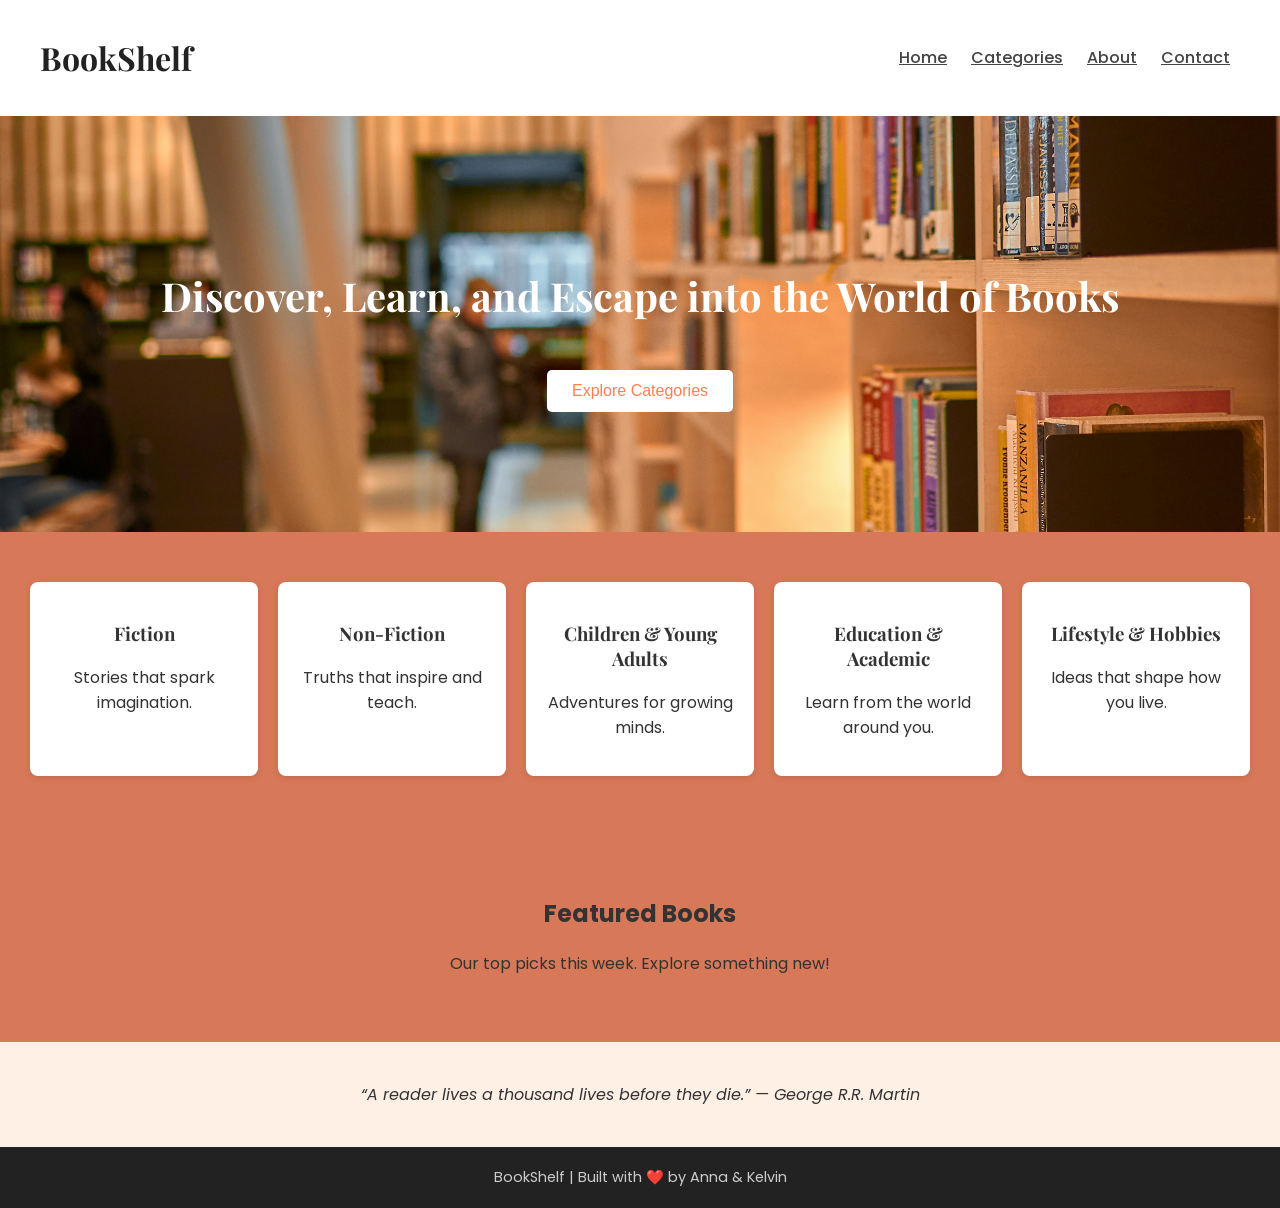
==== index.html @ fab27b85 "Initial commit - homepage ready" ====
<!DOCTYPE html>
<html lang="en">
<head>
  <meta charset="UTF-8" />
  <meta name="viewport" content="width=device-width, initial-scale=1.0" />
  <title>BookShelf | Home</title>
 
  <link href="https://fonts.googleapis.com/css2?family=Playfair+Display:wght@600&family=Poppins&display=swap" rel="stylesheet">

  <link rel="stylesheet" href="styling/index.css">

</head>
<body>

  <header>
    <h1>BookShelf</h1>
    <nav>
      <a href="#">Home</a>
      <a href="#">Categories</a>
      <a href="#">About</a>
      <a href="#">Contact</a>
    </nav>
  </header>

  <section class="hero">
    <h2>Discover, Learn, and Escape into the World of Books</h2>
    <button>Explore Categories</button>
  </section>

  <section class="categories">
    <div class="category"><h3>Fiction</h3><p>Stories that spark imagination.</p></div>
    <div class="category"><h3>Non-Fiction</h3><p>Truths that inspire and teach.</p></div>
    <div class="category"><h3>Children & Young Adults</h3><p>Adventures for growing minds.</p></div>
    <div class="category"><h3>Education & Academic</h3><p>Learn from the world around you.</p></div>
    <div class="category"><h3>Lifestyle & Hobbies</h3><p>Ideas that shape how you live.</p></div>
  </section>

  <section class="featured">
    <h2>Featured Books</h2>
    <p>Our top picks this week. Explore something new!</p>
  </section>

  <section class="quote">
    “A reader lives a thousand lives before they die.” — George R.R. Martin
  </section>

  <footer>
    BookShelf | Built with ❤️ by Anna & Kelvin
  </footer>
</body>
</html>
---- styling/index.css ----
body {
      margin: 0;
      font-family: 'Poppins', sans-serif;
      background-color: #d77858;
      color: #333;
    }
    header {
      background-color: #fff;
      box-shadow: 0 2px 6px rgba(0,0,0,0.1);
      display: flex;
      justify-content: space-between;
      align-items: center;
      padding: 15px 40px;
    }
    header h1 {
      font-family: 'Playfair Display', serif;
      color: #222;
    }
    nav a {
      margin: 0 10px;
      text-decoration: underline;
      color: #444;
      font-weight: 500;
    }
    nav a:hover {
      color: #ff7f50;
      transform: scale(1.1);
    }
    .hero {
      background-size: cover;
      background-position: center;
      background-image: url(../assets/books.jpg);
      height: 95%;
      color: white;
      text-align: center;
      padding: 120px 20px;
    }
    .hero h2 {
      font-family: 'Playfair Display', serif;
      font-size: 2.5rem;
    }
    .hero button {
      color: #ff7f50;
      border: none;
      background-color: white;
      padding: 12px 25px;
      font-size: 1rem;
      border-radius: 5px;
      cursor: pointer;
      margin-top: 15px;
    }
    .categories {
      display: grid;
      grid-template-columns: repeat(auto-fit, minmax(180px, 1fr));
      gap: 20px;
      padding: 50px 30px;
      text-align: center;
    }
    .category {
      background-color: white;
      border-radius: 8px;
      box-shadow: 0 2px 6px rgba(0,0,0,0.1);
      padding: 20px;
    }
    .category h3 {
      font-family: 'Playfair Display', serif;
    }
    .featured {
      text-align: center;
      padding: 50px 20px;
    }
    .quote {
      background-color: #fff0e6;
      padding: 40px 20px;
      text-align: center;
      font-style: italic;
    }
    footer {
      background-color: #222;
      color: #ccc;
      text-align: center;
      padding: 20px;
      font-size: 0.9rem;
    }
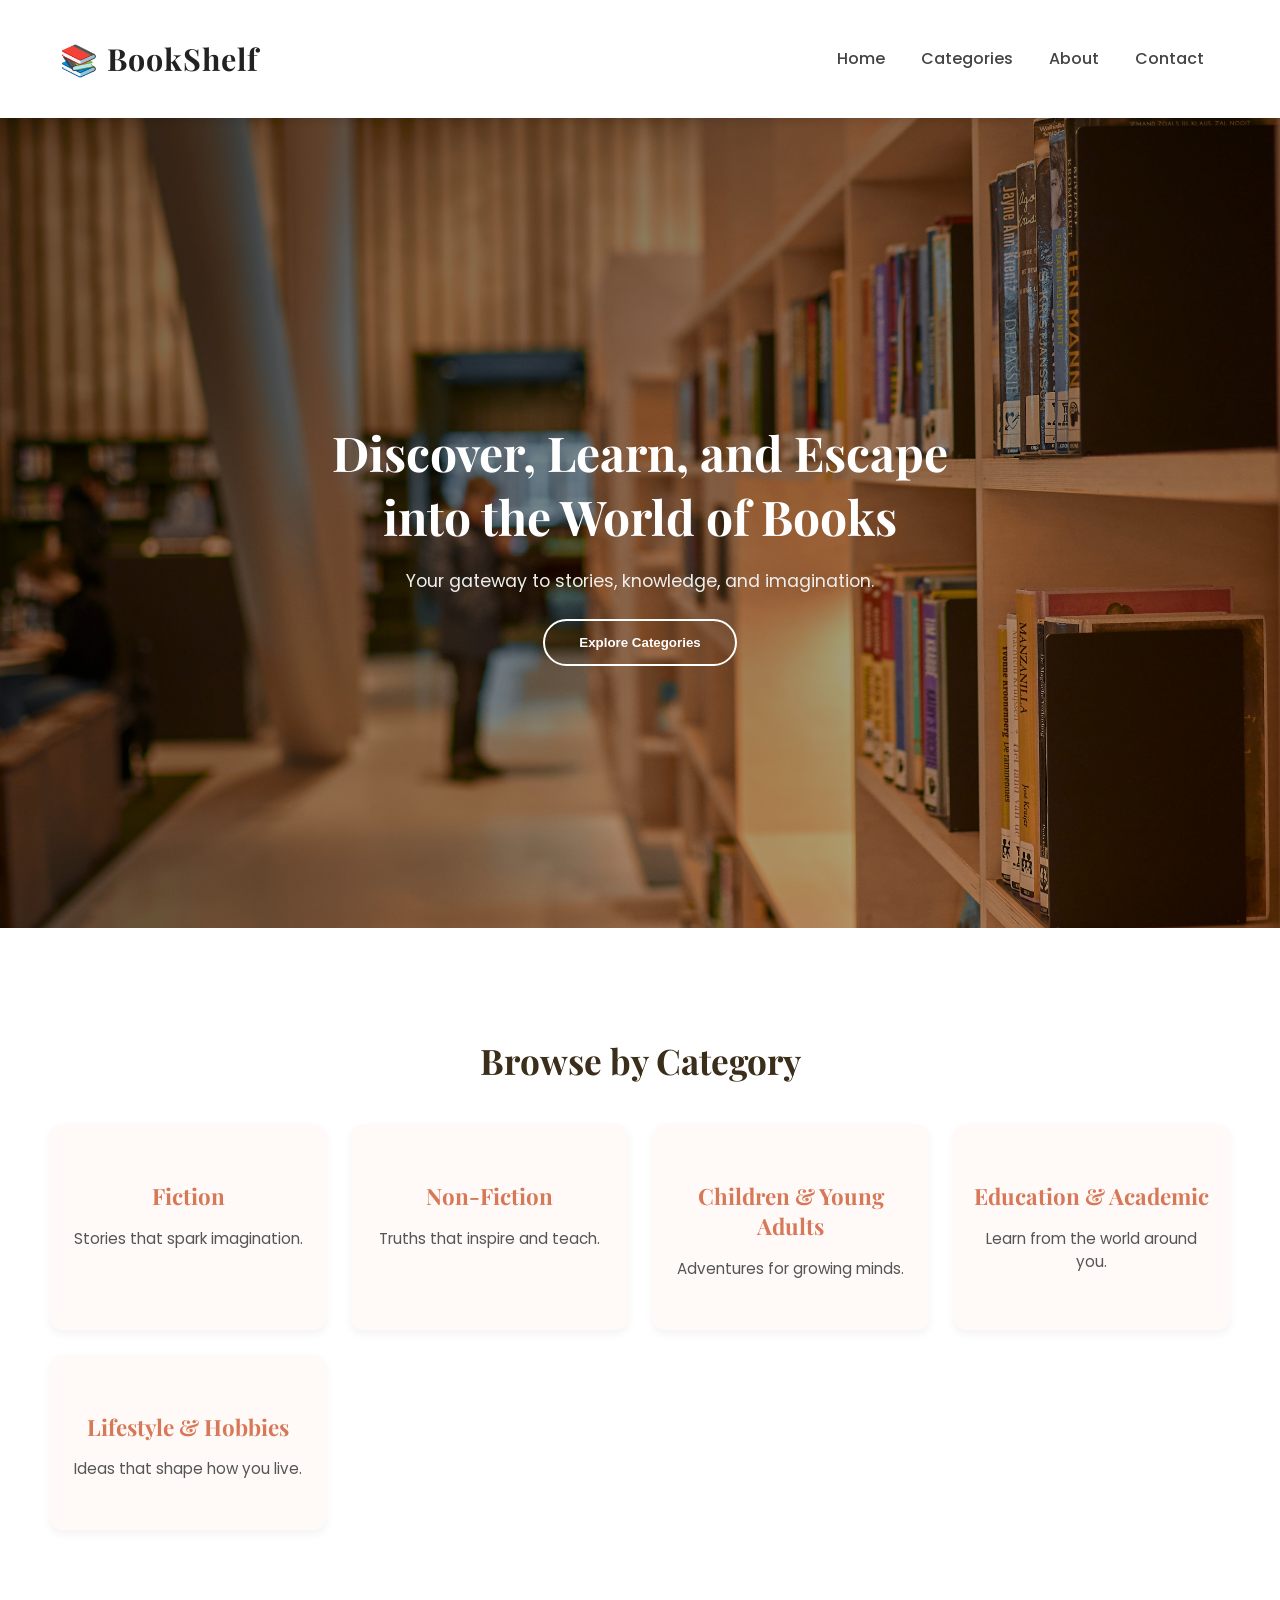
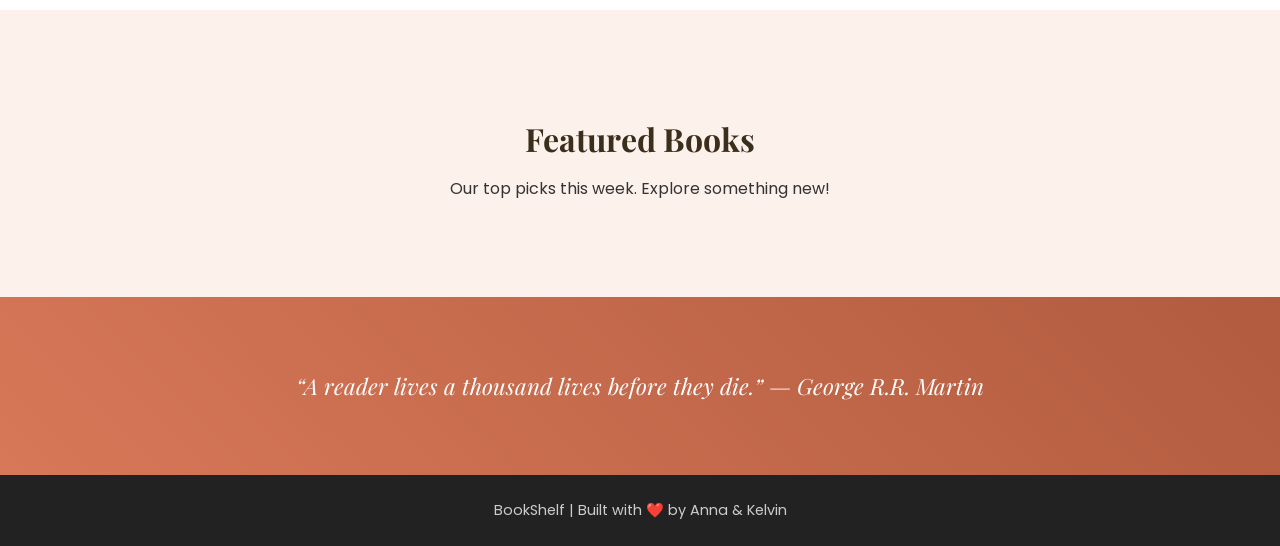
==== commit 5b0a0138: "modified about page and added new pagaes" ====
--- a/index.html
+++ b/index.html
@@ -4,16 +4,15 @@
   <meta charset="UTF-8" />
   <meta name="viewport" content="width=device-width, initial-scale=1.0" />
   <title>BookShelf | Home</title>
- 
+
   <link href="https://fonts.googleapis.com/css2?family=Playfair+Display:wght@600&family=Poppins&display=swap" rel="stylesheet">
-
   <link rel="stylesheet" href="styling/index.css">
 
 </head>
 <body>
 
   <header>
-    <h1>BookShelf</h1>
+    <h1 class="logo">📚 BookShelf</h1>
     <nav>
       <a href="#">Home</a>
       <a href="#">Categories</a>
@@ -23,16 +22,37 @@
   </header>
 
   <section class="hero">
-    <h2>Discover, Learn, and Escape into the World of Books</h2>
-    <button>Explore Categories</button>
+    <div class="hero-content">
+      <h2 class="fade-in">Discover, Learn, and Escape into the World of Books</h2>
+      <p class="fade-in-delay">Your gateway to stories, knowledge, and imagination.</p>
+      <button class="explore-btn slide-up">Explore Categories</button>
+    </div>
   </section>
 
   <section class="categories">
-    <div class="category"><h3>Fiction</h3><p>Stories that spark imagination.</p></div>
-    <div class="category"><h3>Non-Fiction</h3><p>Truths that inspire and teach.</p></div>
-    <div class="category"><h3>Children & Young Adults</h3><p>Adventures for growing minds.</p></div>
-    <div class="category"><h3>Education & Academic</h3><p>Learn from the world around you.</p></div>
-    <div class="category"><h3>Lifestyle & Hobbies</h3><p>Ideas that shape how you live.</p></div>
+    <h2 class="section-title">Browse by Category</h2>
+    <div class="category-grid">
+      <div class="category">
+        <h3>Fiction</h3>
+        <p>Stories that spark imagination.</p>
+      </div>
+      <div class="category">
+        <h3>Non-Fiction</h3>
+        <p>Truths that inspire and teach.</p>
+      </div>
+      <div class="category">
+        <h3>Children & Young Adults</h3>
+        <p>Adventures for growing minds.</p>
+      </div>
+      <div class="category">
+        <h3>Education & Academic</h3>
+        <p>Learn from the world around you.</p>
+      </div>
+      <div class="category">
+        <h3>Lifestyle & Hobbies</h3>
+        <p>Ideas that shape how you live.</p>
+      </div>
+    </div>
   </section>
 
   <section class="featured">
@@ -47,5 +67,16 @@
   <footer>
     BookShelf | Built with ❤️ by Anna & Kelvin
   </footer>
+
+  <script>
+    // Simple scroll fade effect
+    const revealElements = document.querySelectorAll('.category, .section-title, .featured, .quote');
+    const observer = new IntersectionObserver(entries => {
+      entries.forEach(entry => {
+        if (entry.isIntersecting) entry.target.classList.add('visible');
+      });
+    }, { threshold: 0.2 });
+    revealElements.forEach(el => observer.observe(el));
+  </script>
 </body>
 </html>
--- a/styling/index.css
+++ b/styling/index.css
@@ -1,84 +1,288 @@
- body {
-      margin: 0;
-      font-family: 'Poppins', sans-serif;
-      background-color: #d77858;
-      color: #333;
-    }
-    header {
-      background-color: #fff;
-      box-shadow: 0 2px 6px rgba(0,0,0,0.1);
-      display: flex;
-      justify-content: space-between;
-      align-items: center;
-      padding: 15px 40px;
-    }
-    header h1 {
-      font-family: 'Playfair Display', serif;
-      color: #222;
-    }
-    nav a {
-      margin: 0 10px;
-      text-decoration: underline;
-      color: #444;
-      font-weight: 500;
-    }
-    nav a:hover {
-      color: #ff7f50;
-      transform: scale(1.1);
-    }
-    .hero {
-      background-size: cover;
-      background-position: center;
-      background-image: url(../assets/books.jpg);
-      height: 95%;
-      color: white;
-      text-align: center;
-      padding: 120px 20px;
-    }
-    .hero h2 {
-      font-family: 'Playfair Display', serif;
-      font-size: 2.5rem;
-    }
-    .hero button {
-      color: #ff7f50;
-      border: none;
-      background-color: white;
-      padding: 12px 25px;
-      font-size: 1rem;
-      border-radius: 5px;
-      cursor: pointer;
-      margin-top: 15px;
-    }
-    .categories {
-      display: grid;
-      grid-template-columns: repeat(auto-fit, minmax(180px, 1fr));
-      gap: 20px;
-      padding: 50px 30px;
-      text-align: center;
-    }
-    .category {
-      background-color: white;
-      border-radius: 8px;
-      box-shadow: 0 2px 6px rgba(0,0,0,0.1);
-      padding: 20px;
-    }
-    .category h3 {
-      font-family: 'Playfair Display', serif;
-    }
-    .featured {
-      text-align: center;
-      padding: 50px 20px;
-    }
-    .quote {
-      background-color: #fff0e6;
-      padding: 40px 20px;
-      text-align: center;
-      font-style: italic;
-    }
-    footer {
-      background-color: #222;
-      color: #ccc;
-      text-align: center;
-      padding: 20px;
-      font-size: 0.9rem;
-    }+/* ==============================
+   GLOBAL
+============================== */
+body {
+  margin: 0;
+  font-family: 'Poppins', sans-serif;
+  background-color: #fdf6f2;
+  color: #333;
+  scroll-behavior: smooth;
+  overflow-x: hidden;
+}
+
+/* ==============================
+   HEADER
+============================== */
+header {
+  background-color: #fff;
+  box-shadow: 0 3px 8px rgba(0, 0, 0, 0.1);
+  display: flex;
+  justify-content: space-between;
+  align-items: center;
+  padding: 18px 60px;
+  position: sticky;
+  top: 0;
+  z-index: 20;
+  animation: slideDown 0.8s ease;
+}
+
+.logo {
+  font-family: 'Playfair Display', serif;
+  color: #222;
+  font-size: 1.9rem;
+  letter-spacing: 1px;
+}
+
+nav a {
+  margin: 0 16px;
+  text-decoration: none;
+  color: #444;
+  font-weight: 500;
+  position: relative;
+  transition: all 0.3s ease;
+}
+
+nav a::after {
+  content: "";
+  position: absolute;
+  bottom: -6px;
+  left: 0;
+  width: 0%;
+  height: 2px;
+  background-color: #d77858;
+  transition: width 0.3s ease;
+}
+
+nav a:hover {
+  color: #d77858;
+}
+
+nav a:hover::after {
+  width: 100%;
+}
+
+/* ==============================
+   HERO
+============================== */
+.hero {
+  position: relative;
+  background-image: url('../assets/books.jpg');
+  background-size: cover;
+  background-position: center;
+  height: 90vh;
+  display: flex;
+  justify-content: center;
+  align-items: center;
+  text-align: center;
+  color: #fff;
+  overflow: hidden;
+}
+
+.hero::before {
+  content: "";
+  position: absolute;
+  inset: 0;
+  background: linear-gradient(to bottom right, rgba(0, 0, 0, 0.55), rgba(0, 0, 0, 0.25));
+  z-index: 1;
+  animation: heroFade 1.5s ease;
+}
+
+.hero-content {
+  position: relative;
+  z-index: 2;
+  max-width: 700px;
+  padding: 20px;
+}
+
+.hero h2 {
+  font-family: 'Playfair Display', serif;
+  font-size: 3rem;
+  margin-bottom: 20px;
+  animation: fadeIn 1s ease;
+}
+
+.hero p {
+  font-size: 1.1rem;
+  margin-bottom: 25px;
+  color: #eee;
+  animation: fadeIn 1.5s ease;
+}
+
+.explore-btn {
+  border: 2px solid #fff;
+  background: transparent;
+  color: #fff;
+  font-weight: 600;
+  padding: 14px 34px;
+  border-radius: 30px;
+  cursor: pointer;
+  transition: all 0.4s ease;
+}
+
+.explore-btn:hover {
+  background-color: #d77858;
+  border-color: #d77858;
+  transform: translateY(-3px);
+}
+
+/* ==============================
+   CATEGORIES
+============================== */
+.categories {
+  padding: 80px 50px;
+  background-color: #fff;
+  text-align: center;
+}
+
+.section-title {
+  font-family: 'Playfair Display', serif;
+  font-size: 2.2rem;
+  color: #3b2e1b;
+  margin-bottom: 40px;
+  opacity: 0;
+  transform: translateY(40px);
+  transition: all 0.8s ease;
+}
+
+.category-grid {
+  display: grid;
+  grid-template-columns: repeat(auto-fit, minmax(240px, 1fr));
+  gap: 25px;
+}
+
+.category {
+  background-color: #fffaf7;
+  border-radius: 12px;
+  box-shadow: 0 4px 10px rgba(0, 0, 0, 0.05);
+  padding: 35px 20px;
+  transition: all 0.4s ease;
+  opacity: 0;
+  transform: translateY(40px);
+}
+
+.category:hover {
+  transform: translateY(-8px) scale(1.03);
+  box-shadow: 0 6px 18px rgba(0, 0, 0, 0.15);
+}
+
+.category h3 {
+  font-family: 'Playfair Display', serif;
+  color: #d77858;
+  margin-bottom: 10px;
+  font-size: 1.4rem;
+}
+
+.category p {
+  font-size: 0.95rem;
+  color: #555;
+}
+
+/* ==============================
+   FEATURED
+============================== */
+.featured {
+  text-align: center;
+  padding: 80px 20px;
+  background-color: #fdf1ec;
+  opacity: 0;
+  transform: translateY(40px);
+  transition: all 0.8s ease;
+}
+
+.featured h2 {
+  font-family: 'Playfair Display', serif;
+  font-size: 2rem;
+  color: #3b2e1b;
+  margin-bottom: 15px;
+}
+
+/* ==============================
+   QUOTE
+============================== */
+.quote {
+  background: linear-gradient(45deg, #d77858, #b25b3f);
+  color: white;
+  padding: 70px 20px;
+  text-align: center;
+  font-family: 'Playfair Display', serif;
+  font-size: 1.4rem;
+  font-style: italic;
+  line-height: 1.7;
+  opacity: 0;
+  transform: translateY(40px);
+  transition: all 0.8s ease;
+}
+
+/* ==============================
+   FOOTER
+============================== */
+footer {
+  background-color: #222;
+  color: #ccc;
+  text-align: center;
+  padding: 25px;
+  font-size: 0.9rem;
+}
+
+/* ==============================
+   ANIMATIONS   you can ignore this part because these are animations,, 
+============================== */
+@keyframes fadeIn {
+  from { opacity: 0; transform: translateY(30px); }
+  to { opacity: 1; transform: translateY(0); }
+}
+
+@keyframes slideDown {
+  from { transform: translateY(-60px); opacity: 0; }
+  to { transform: translateY(0); opacity: 1; }
+}
+
+@keyframes heroFade {
+  from { opacity: 0; }
+  to { opacity: 1; }
+}
+
+.visible {
+  opacity: 1 !important;
+  transform: translateY(0) !important;
+}
+
+/* ==============================
+   RESPONSIVE DESIGN
+============================== */
+@media (max-width: 768px) {
+  header {
+    flex-direction: column;
+    padding: 15px 25px;
+  }
+
+  nav {
+    margin-top: 8px;
+  }
+
+  .hero h2 {
+    font-size: 2.2rem;
+  }
+
+  .hero p {
+    font-size: 1rem;
+  }
+
+  .categories {
+    padding: 60px 30px;
+  }
+}
+
+@media (max-width: 480px) {
+  .hero h2 {
+    font-size: 1.8rem;
+  }
+
+  .hero {
+    height: 70vh;
+  }
+
+  .quote {
+    font-size: 1.1rem;
+  }
+}
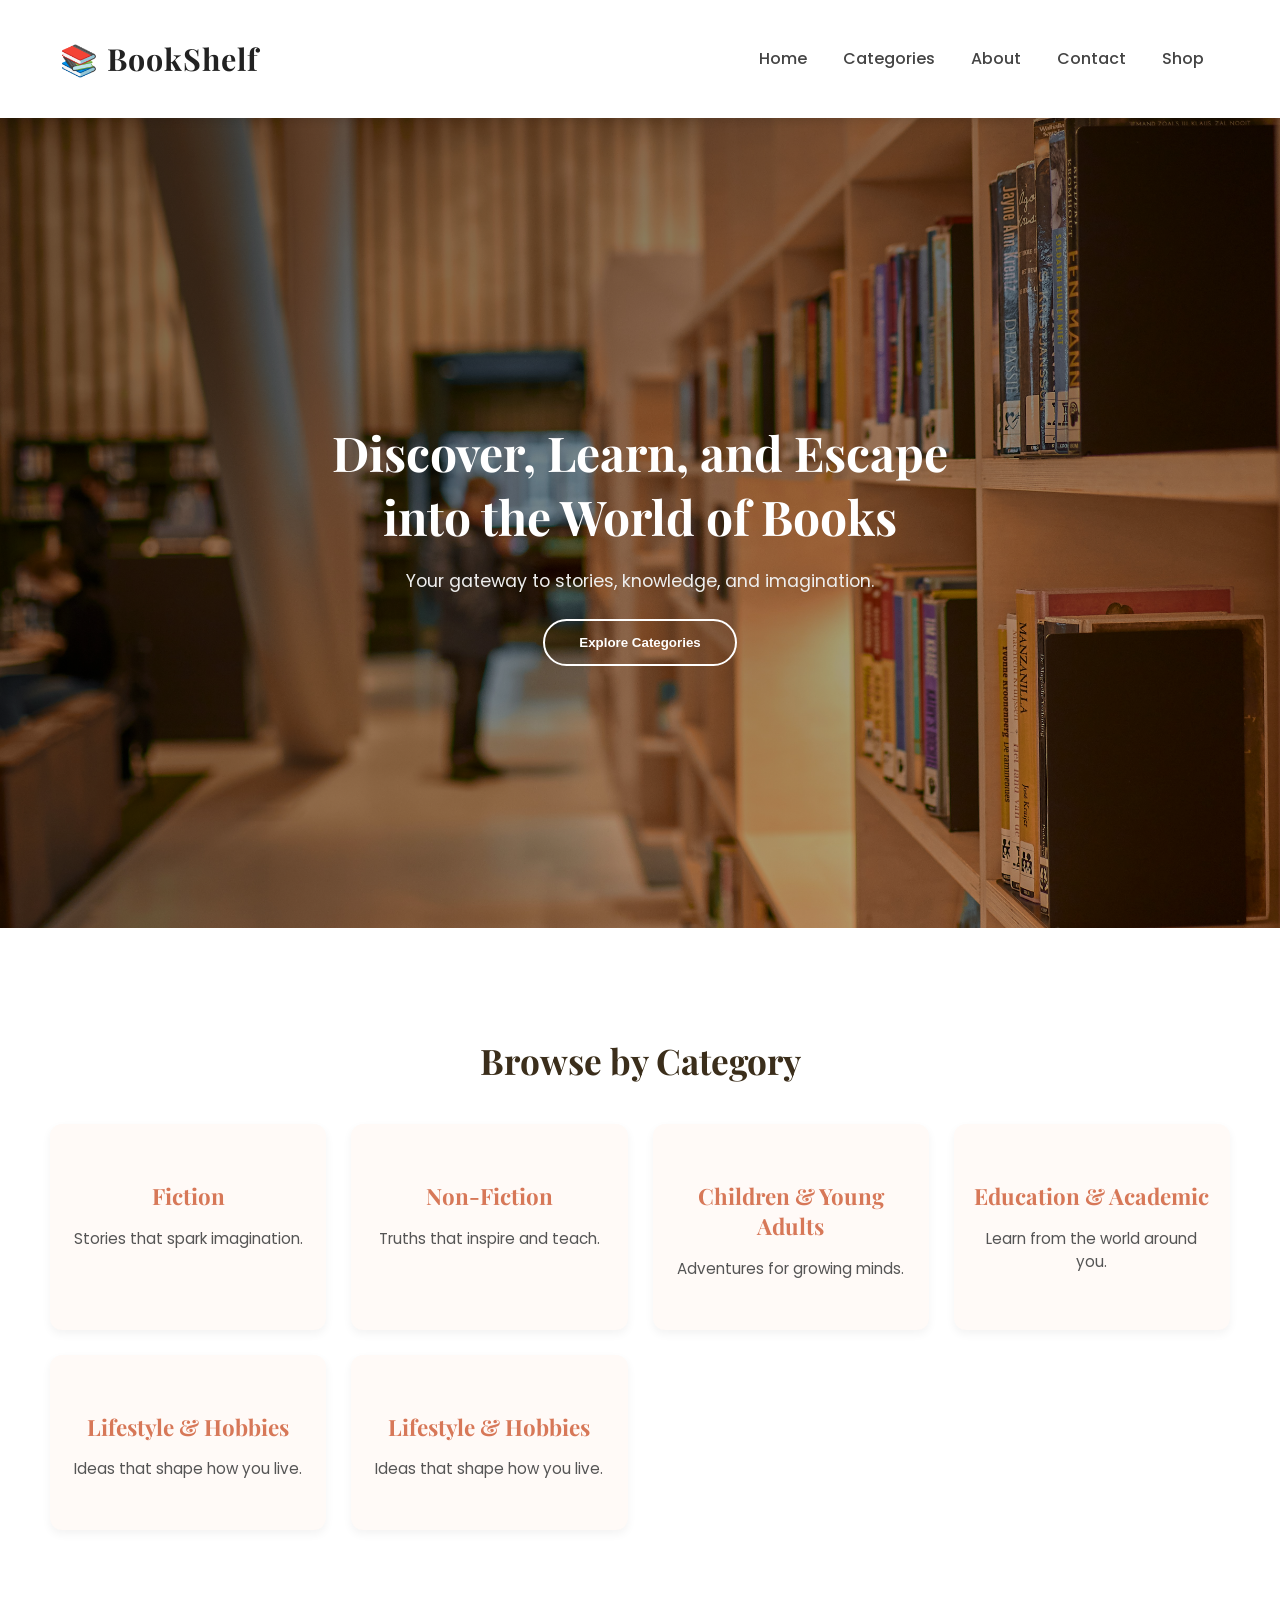
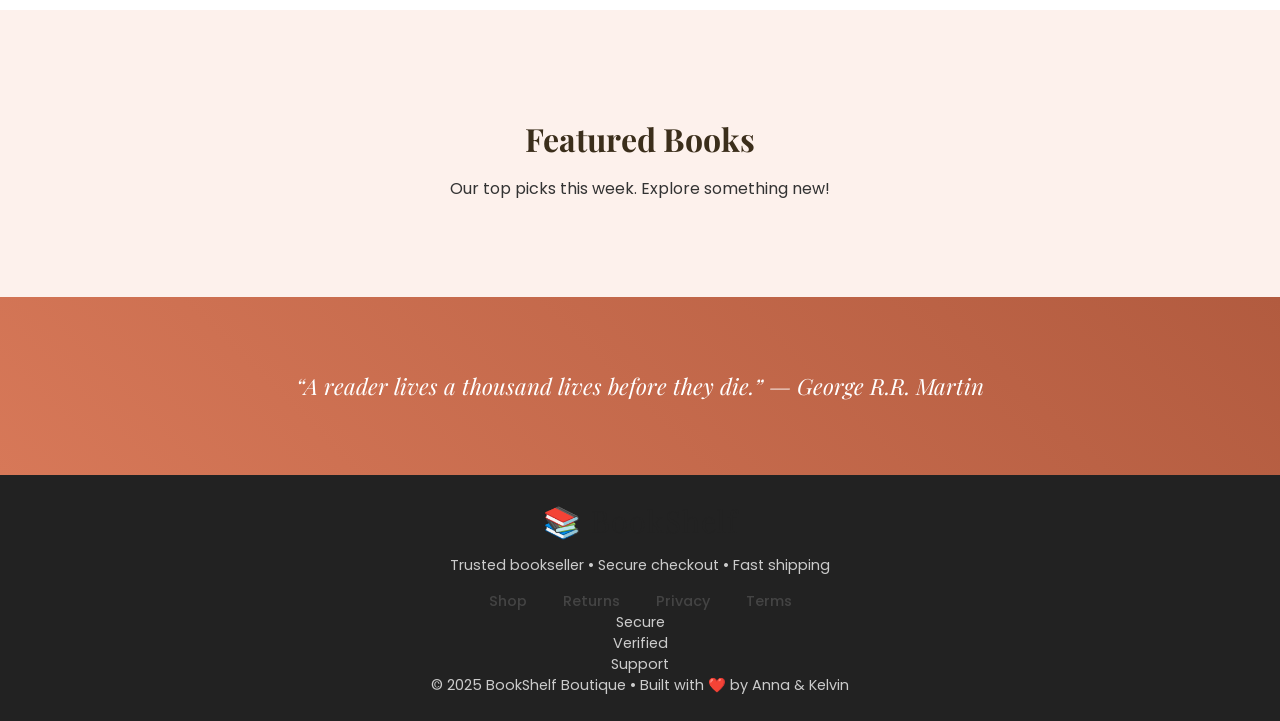
==== commit 013572ca: "modified the homepage footer and header and  added about page" ====
--- a/index.html
+++ b/index.html
@@ -6,7 +6,7 @@
   <title>BookShelf | Home</title>
 
   <link href="https://fonts.googleapis.com/css2?family=Playfair+Display:wght@600&family=Poppins&display=swap" rel="stylesheet">
-  <link rel="stylesheet" href="styling/index.css">
+  <link rel="stylesheet" href="styles/index.css">
 
 </head>
 <body>
@@ -16,8 +16,9 @@
     <nav>
       <a href="#">Home</a>
       <a href="#">Categories</a>
-      <a href="#">About</a>
+      <a href="about.html">About</a>
       <a href="#">Contact</a>
+      <a href="shop.html">Shop</a>
     </nav>
   </header>
 
@@ -27,6 +28,7 @@
       <p class="fade-in-delay">Your gateway to stories, knowledge, and imagination.</p>
       <button class="explore-btn slide-up">Explore Categories</button>
     </div>
+    <!-- NOW STYLE WORK ON THIS SECTION FOR BOOKS CATEGORY,,,,, FIND   YOU CAN USE THE DESIGN FROM THE IMAGE YOU SHOWED ME -->
   </section>
 
   <section class="categories">
@@ -52,6 +54,10 @@
         <h3>Lifestyle & Hobbies</h3>
         <p>Ideas that shape how you live.</p>
       </div>
+      <div class="category">
+        <h3>Lifestyle & Hobbies</h3>
+        <p>Ideas that shape how you live.</p>
+      </div>
     </div>
   </section>
 
@@ -64,9 +70,33 @@
     “A reader lives a thousand lives before they die.” — George R.R. Martin
   </section>
 
-  <footer>
-    BookShelf | Built with ❤️ by Anna & Kelvin
+   <!-- Footer I MODIFIED THE FOOTER I TOOK LIKE A PROFESSIONAL BOOK SELLING E COMMERCE WEBSITE -->
+  <footer class="site-footer">
+    <div class="container footer-grid">
+      <div class="footer-brand">
+        <a class="logo" href="index.html">📚 BookShelf</a>
+        <p class="muted">Trusted bookseller • Secure checkout • Fast shipping</p>
+      </div>
+
+      <nav class="footer-nav" aria-label="Footer">
+        <a href="shop.html">Shop</a>
+        <a href="returns.html">Returns</a>
+        <a href="privacy.html">Privacy</a>
+        <a href="terms.html">Terms</a>
+      </nav>
+
+      <div class="footer-trust">
+        <div class="badge">Secure</div>
+        <div class="badge">Verified</div>
+        <div class="badge">Support</div>
+      </div>
+    </div>
+
+    <div class="copyright">
+      <div class="container">© 2025 BookShelf Boutique • Built with ❤️ by Anna & Kelvin</div>
+    </div>
   </footer>
+
 
   <script>
     // Simple scroll fade effect
--- a/styles/index.css
+++ b/styles/index.css
@@ -0,0 +1,288 @@
+/* ==============================
+   GLOBAL
+============================== */
+body {
+  margin: 0;
+  font-family: 'Poppins', sans-serif;
+  background-color: #fdf6f2;
+  color: #333;
+  scroll-behavior: smooth;
+  overflow-x: hidden;
+}
+
+/* ==============================
+   HEADER
+============================== */
+header {
+  background-color: #fff;
+  box-shadow: 0 3px 8px rgba(0, 0, 0, 0.1);
+  display: flex;
+  justify-content: space-between;
+  align-items: center;
+  padding: 18px 60px;
+  position: sticky;
+  top: 0;
+  z-index: 20;
+  animation: slideDown 0.8s ease;
+}
+
+.logo {
+  font-family: 'Playfair Display', serif;
+  color: #222;
+  font-size: 1.9rem;
+  letter-spacing: 1px;
+}
+
+nav a {
+  margin: 0 16px;
+  text-decoration: none;
+  color: #444;
+  font-weight: 500;
+  position: relative;
+  transition: all 0.3s ease;
+}
+
+nav a::after {
+  content: "";
+  position: absolute;
+  bottom: -6px;
+  left: 0;
+  width: 0%;
+  height: 2px;
+  background-color: #d77858;
+  transition: width 0.3s ease;
+}
+
+nav a:hover {
+  color: #d77858;
+}
+
+nav a:hover::after {
+  width: 100%;
+}
+
+/* ==============================
+   HERO
+============================== */
+.hero {
+  position: relative;
+  background-image: url('../assets/books.jpg');
+  background-size: cover;
+  background-position: center;
+  height: 90vh;
+  display: flex;
+  justify-content: center;
+  align-items: center;
+  text-align: center;
+  color: #fff;
+  overflow: hidden;
+}
+
+.hero::before {
+  content: "";
+  position: absolute;
+  inset: 0;
+  background: linear-gradient(to bottom right, rgba(0, 0, 0, 0.55), rgba(0, 0, 0, 0.25));
+  z-index: 1;
+  animation: heroFade 1.5s ease;
+}
+
+.hero-content {
+  position: relative;
+  z-index: 2;
+  max-width: 700px;
+  padding: 20px;
+}
+
+.hero h2 {
+  font-family: 'Playfair Display', serif;
+  font-size: 3rem;
+  margin-bottom: 20px;
+  animation: fadeIn 1s ease;
+}
+
+.hero p {
+  font-size: 1.1rem;
+  margin-bottom: 25px;
+  color: #eee;
+  animation: fadeIn 1.5s ease;
+}
+
+.explore-btn {
+  border: 2px solid #fff;
+  background: transparent;
+  color: #fff;
+  font-weight: 600;
+  padding: 14px 34px;
+  border-radius: 30px;
+  cursor: pointer;
+  transition: all 0.4s ease;
+}
+
+.explore-btn:hover {
+  background-color: #d77858;
+  border-color: #d77858;
+  transform: translateY(-3px);
+}
+
+/* ==============================
+   CATEGORIES
+============================== */
+.categories {
+  padding: 80px 50px;
+  background-color: #fff;
+  text-align: center;
+}
+
+.section-title {
+  font-family: 'Playfair Display', serif;
+  font-size: 2.2rem;
+  color: #3b2e1b;
+  margin-bottom: 40px;
+  opacity: 0;
+  transform: translateY(40px);
+  transition: all 0.8s ease;
+}
+
+.category-grid {
+  display: grid;
+  grid-template-columns: repeat(auto-fit, minmax(240px, 1fr));
+  gap: 25px;
+}
+
+.category {
+  background-color: #fffaf7;
+  border-radius: 12px;
+  box-shadow: 0 4px 10px rgba(0, 0, 0, 0.05);
+  padding: 35px 20px;
+  transition: all 0.4s ease;
+  opacity: 0;
+  transform: translateY(40px);
+}
+
+.category:hover {
+  transform: translateY(-8px) scale(1.03);
+  box-shadow: 0 6px 18px rgba(0, 0, 0, 0.15);
+}
+
+.category h3 {
+  font-family: 'Playfair Display', serif;
+  color: #d77858;
+  margin-bottom: 10px;
+  font-size: 1.4rem;
+}
+
+.category p {
+  font-size: 0.95rem;
+  color: #555;
+}
+
+/* ==============================
+   FEATURED
+============================== */
+.featured {
+  text-align: center;
+  padding: 80px 20px;
+  background-color: #fdf1ec;
+  opacity: 0;
+  transform: translateY(40px);
+  transition: all 0.8s ease;
+}
+
+.featured h2 {
+  font-family: 'Playfair Display', serif;
+  font-size: 2rem;
+  color: #3b2e1b;
+  margin-bottom: 15px;
+}
+
+/* ==============================
+   QUOTE
+============================== */
+.quote {
+  background: linear-gradient(45deg, #d77858, #b25b3f);
+  color: white;
+  padding: 70px 20px;
+  text-align: center;
+  font-family: 'Playfair Display', serif;
+  font-size: 1.4rem;
+  font-style: italic;
+  line-height: 1.7;
+  opacity: 0;
+  transform: translateY(40px);
+  transition: all 0.8s ease;
+}
+
+/* ==============================
+   FOOTER
+============================== */
+footer {
+  background-color: #222;
+  color: #ccc;
+  text-align: center;
+  padding: 25px;
+  font-size: 0.9rem;
+}
+
+/* ==============================
+   ANIMATIONS   you can ignore this part because these are animations,, 
+============================== */
+@keyframes fadeIn {
+  from { opacity: 0; transform: translateY(30px); }
+  to { opacity: 1; transform: translateY(0); }
+}
+
+@keyframes slideDown {
+  from { transform: translateY(-60px); opacity: 0; }
+  to { transform: translateY(0); opacity: 1; }
+}
+
+@keyframes heroFade {
+  from { opacity: 0; }
+  to { opacity: 1; }
+}
+
+.visible {
+  opacity: 1 !important;
+  transform: translateY(0) !important;
+}
+
+/* ==============================
+   RESPONSIVE DESIGN
+============================== */
+@media (max-width: 768px) {
+  header {
+    flex-direction: column;
+    padding: 15px 25px;
+  }
+
+  nav {
+    margin-top: 8px;
+  }
+
+  .hero h2 {
+    font-size: 2.2rem;
+  }
+
+  .hero p {
+    font-size: 1rem;
+  }
+
+  .categories {
+    padding: 60px 30px;
+  }
+}
+
+@media (max-width: 480px) {
+  .hero h2 {
+    font-size: 1.8rem;
+  }
+
+  .hero {
+    height: 70vh;
+  }
+
+  .quote {
+    font-size: 1.1rem;
+  }
+}
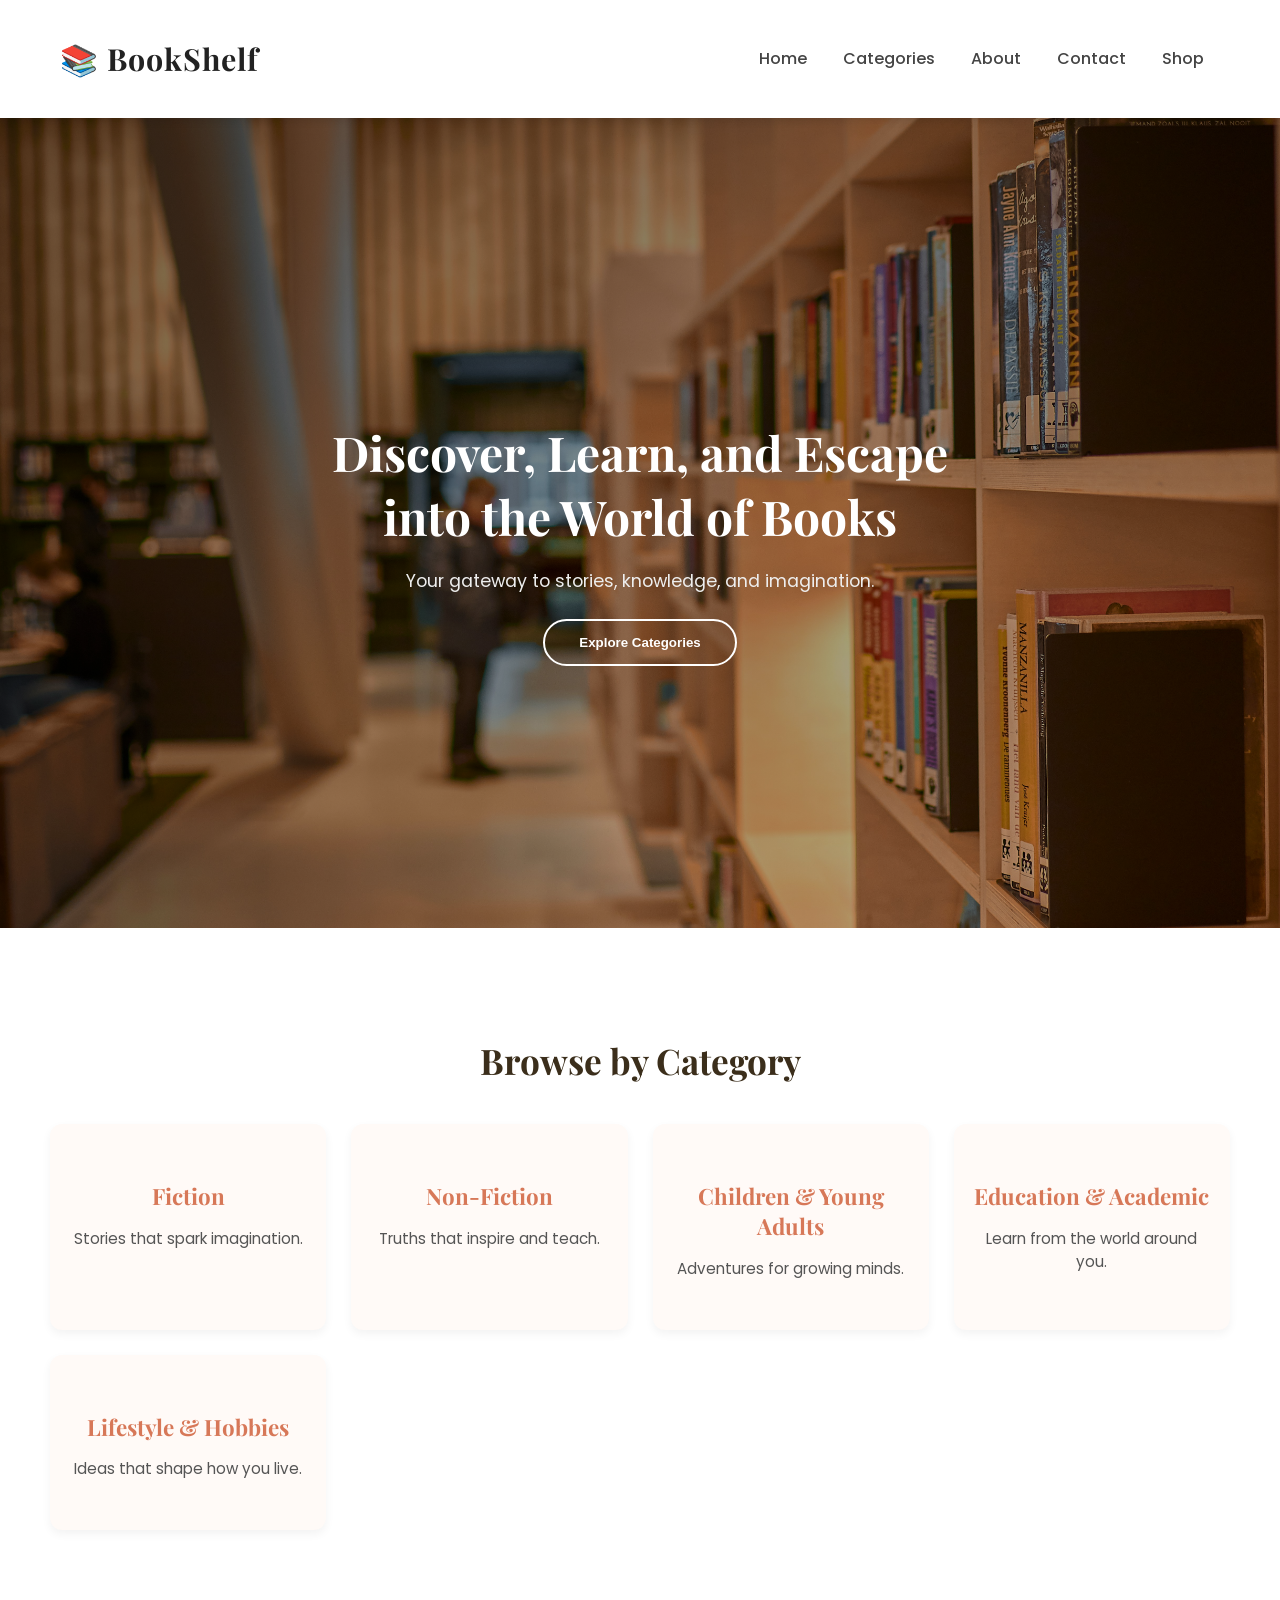
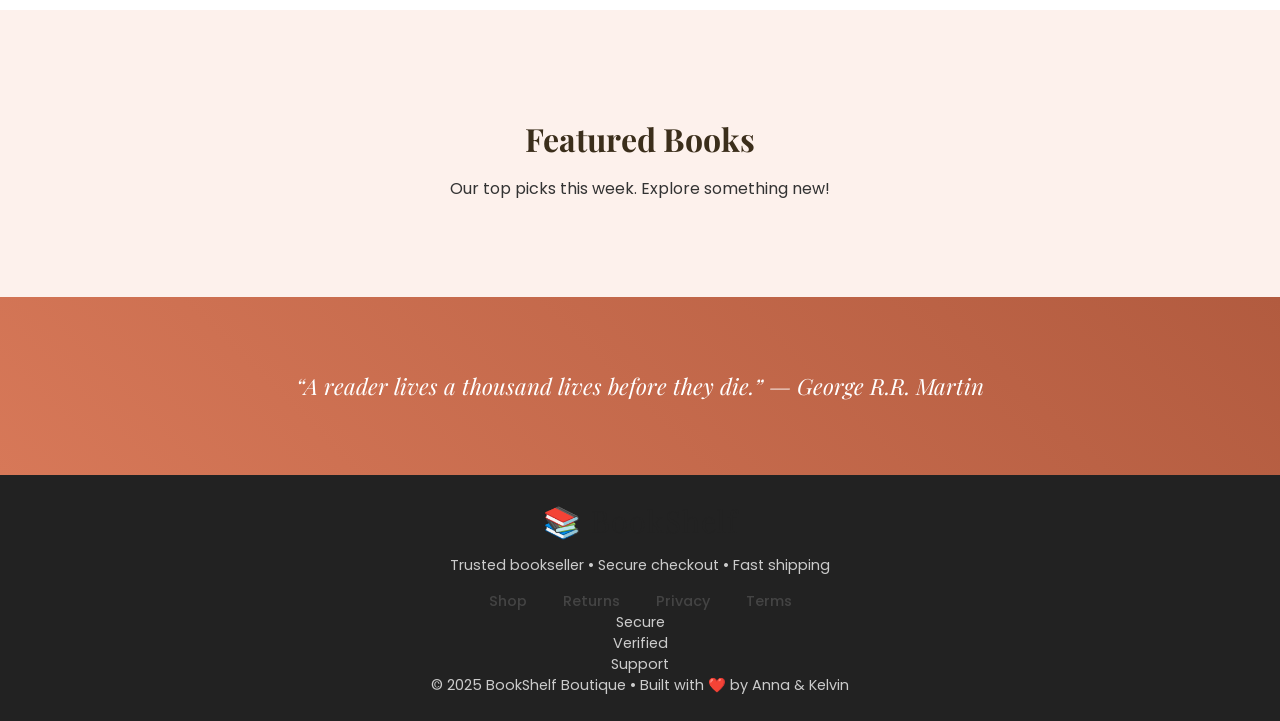
==== commit 089fdd6f: "edited index.html" ====
--- a/index.html
+++ b/index.html
@@ -17,7 +17,7 @@
       <a href="#">Home</a>
       <a href="#">Categories</a>
       <a href="about.html">About</a>
-      <a href="#">Contact</a>
+      <a href="contact.html">Contact</a>
       <a href="shop.html">Shop</a>
     </nav>
   </header>
@@ -49,10 +49,6 @@
       <div class="category">
         <h3>Education & Academic</h3>
         <p>Learn from the world around you.</p>
-      </div>
-      <div class="category">
-        <h3>Lifestyle & Hobbies</h3>
-        <p>Ideas that shape how you live.</p>
       </div>
       <div class="category">
         <h3>Lifestyle & Hobbies</h3>
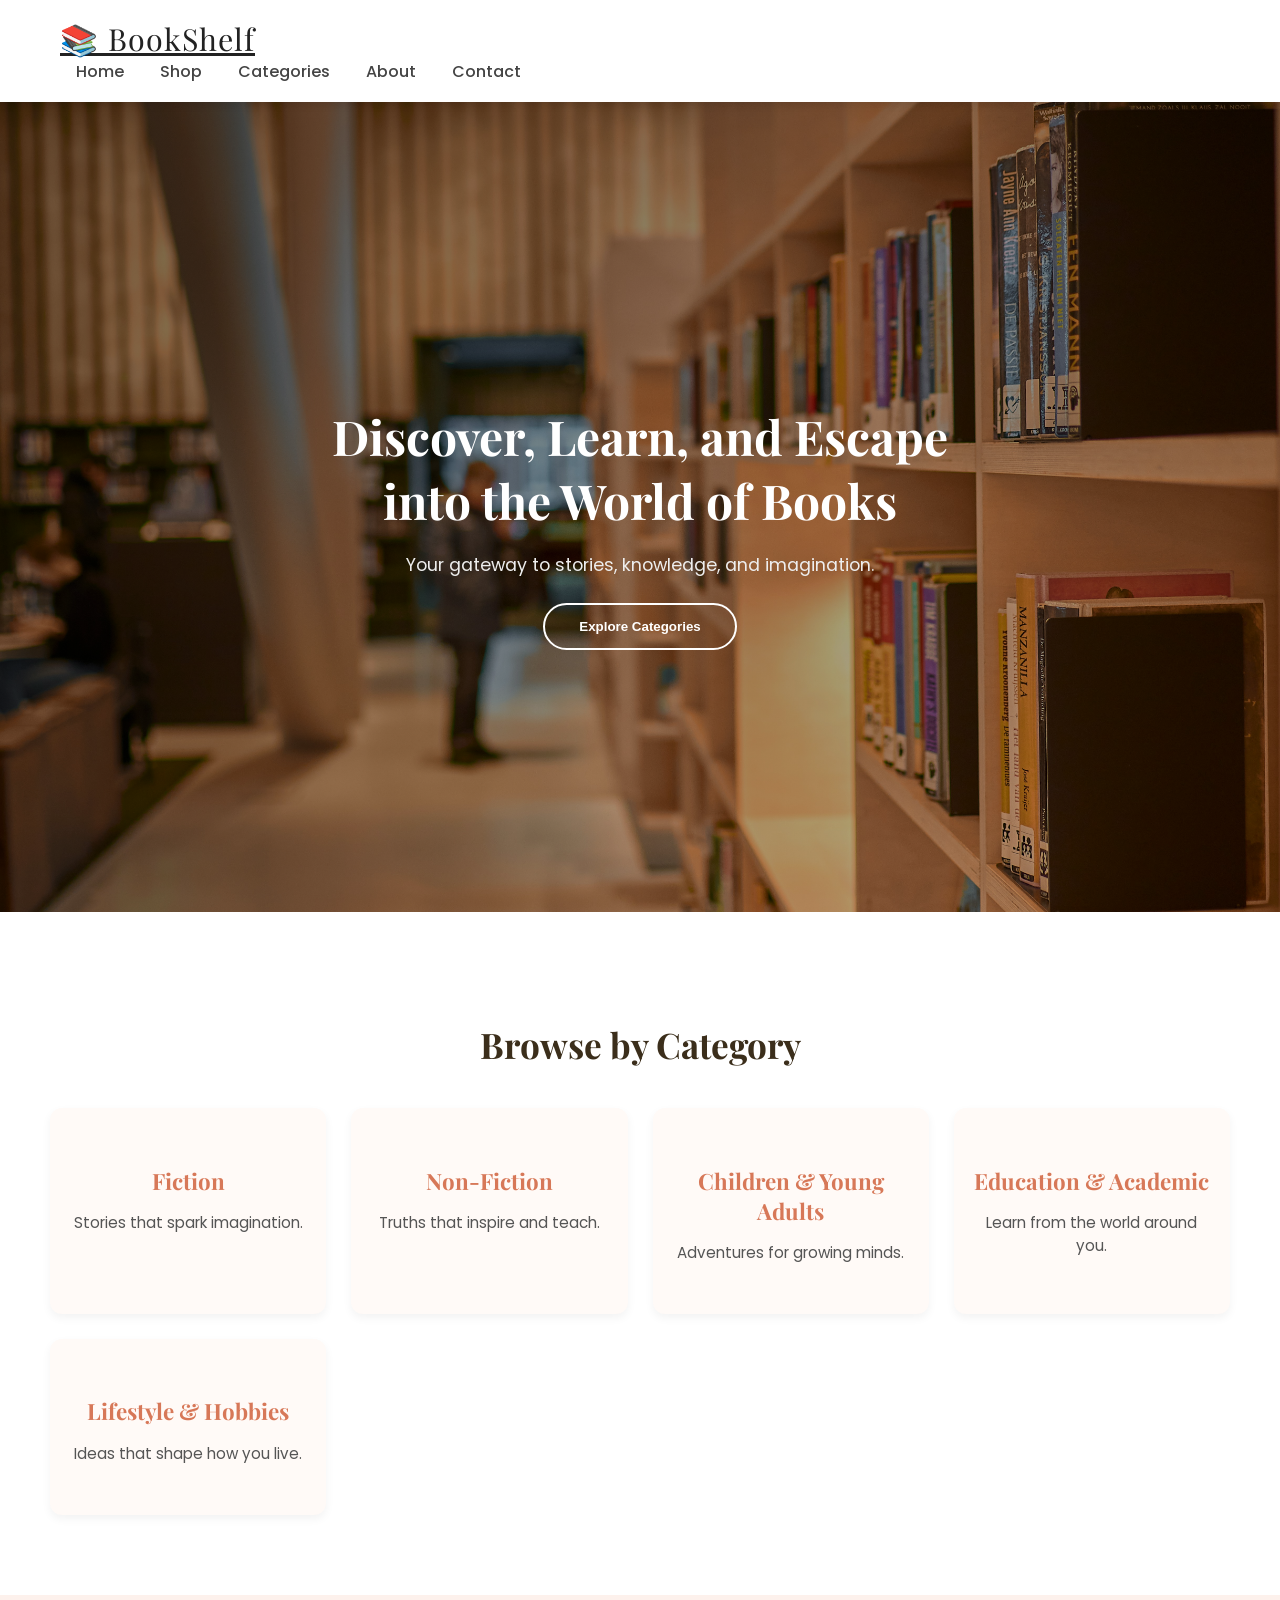
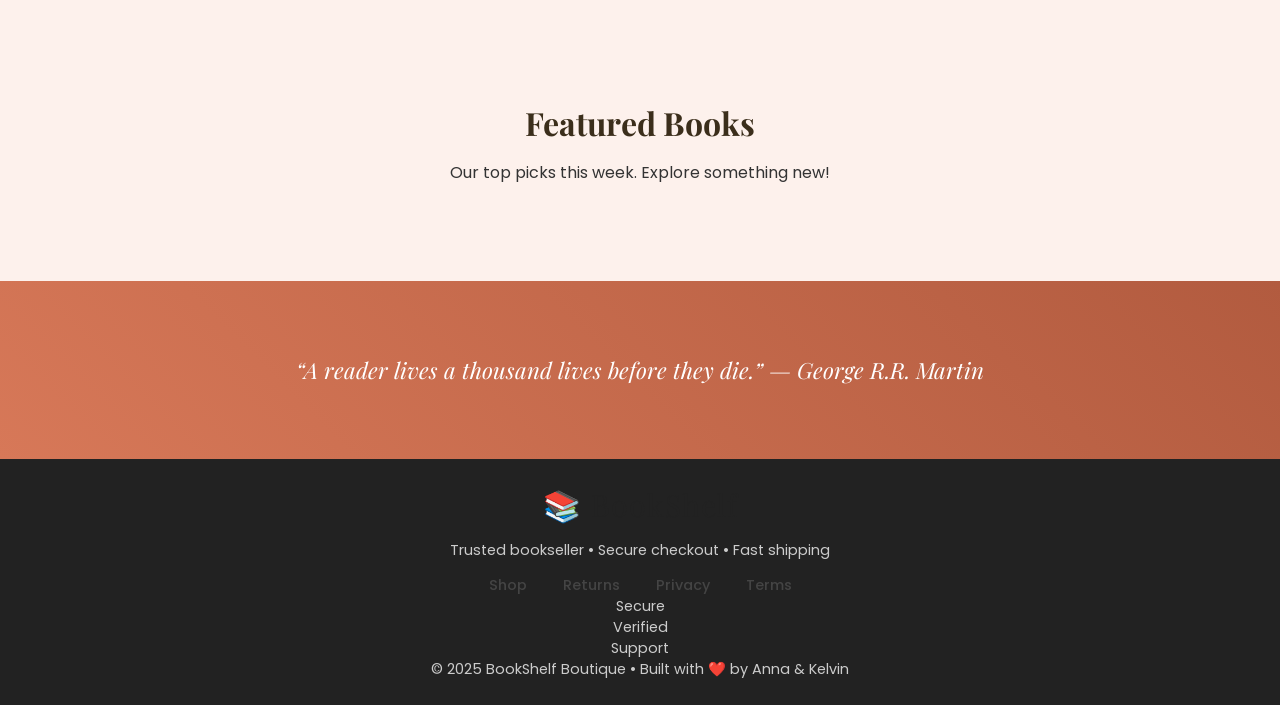
==== commit 042a01a0: "Refactored index.html for better organization" ====
--- a/index.html
+++ b/index.html
@@ -11,16 +11,21 @@
 </head>
 <body>
 
-  <header>
-    <h1 class="logo">📚 BookShelf</h1>
-    <nav>
-      <a href="#">Home</a>
-      <a href="#">Categories</a>
-      <a href="about.html">About</a>
-      <a href="contact.html">Contact</a>
-      <a href="shop.html">Shop</a>
+<header class="site-header">
+  <div class="container header-grid">
+    <div class="brand">
+      <a href="index.html" aria-label="BookShelf Home" class="logo">📚 <span>BookShelf</span></a>
+    </div>
+    <nav class="main-nav" aria-label="Primary navigation">
+        <a href="index.html" class="nav-link">Home</a>
+        <a href="shop.html" class="nav-link">Shop</a>
+        <a href="categories.html" class="nav-link">Categories</a>
+        <a href="about.html" class="nav-link active">About</a>
+        <a href="contact.html" class="nav-link btn-outline">Contact</a>
     </nav>
-  </header>
+  </div>
+</header>
+
 
   <section class="hero">
     <div class="hero-content">
@@ -28,7 +33,6 @@
       <p class="fade-in-delay">Your gateway to stories, knowledge, and imagination.</p>
       <button class="explore-btn slide-up">Explore Categories</button>
     </div>
-    <!-- NOW STYLE WORK ON THIS SECTION FOR BOOKS CATEGORY,,,,, FIND   YOU CAN USE THE DESIGN FROM THE IMAGE YOU SHOWED ME -->
   </section>
 
   <section class="categories">
@@ -58,7 +62,7 @@
   </section>
 
   <section class="featured">
-    <h2>Featured Books</h2>
+      <h2>Featured Books</h2>
     <p>Our top picks this week. Explore something new!</p>
   </section>
 
@@ -66,7 +70,6 @@
     “A reader lives a thousand lives before they die.” — George R.R. Martin
   </section>
 
-   <!-- Footer I MODIFIED THE FOOTER I TOOK LIKE A PROFESSIONAL BOOK SELLING E COMMERCE WEBSITE -->
   <footer class="site-footer">
     <div class="container footer-grid">
       <div class="footer-brand">
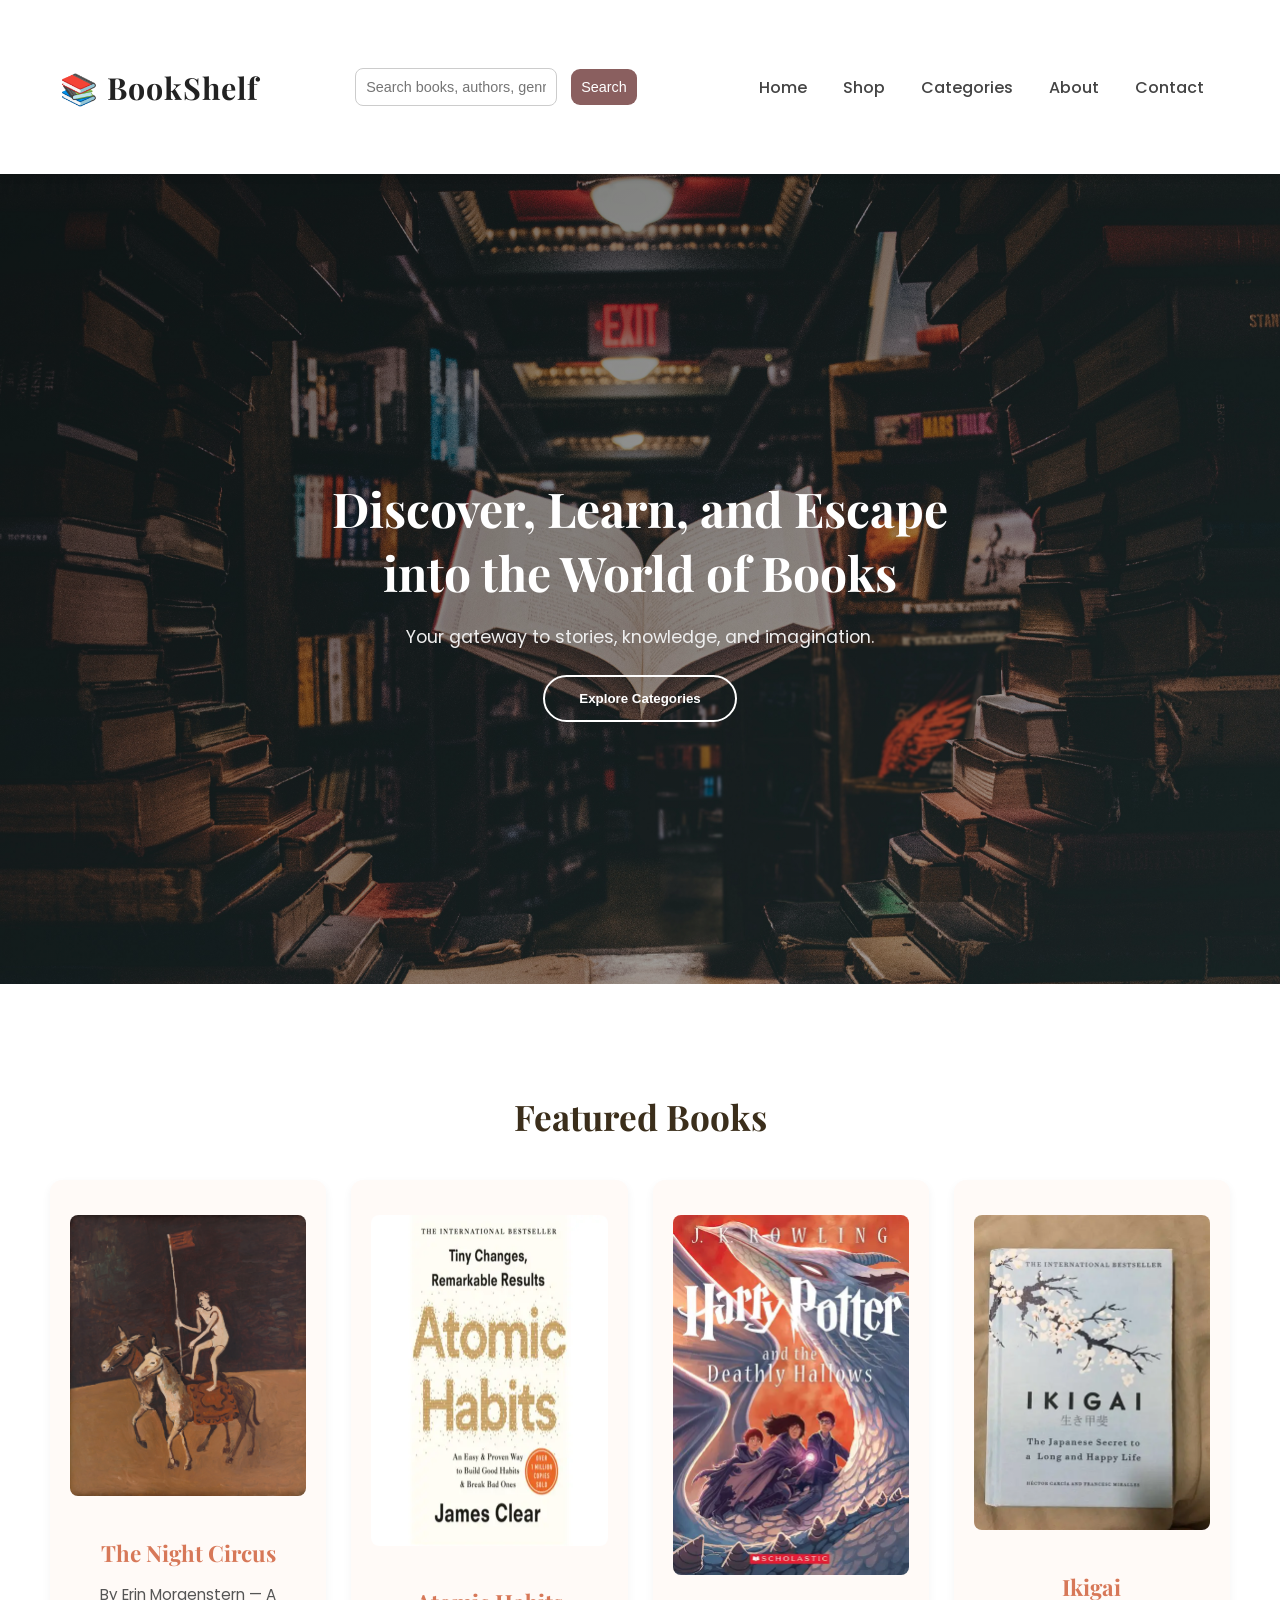
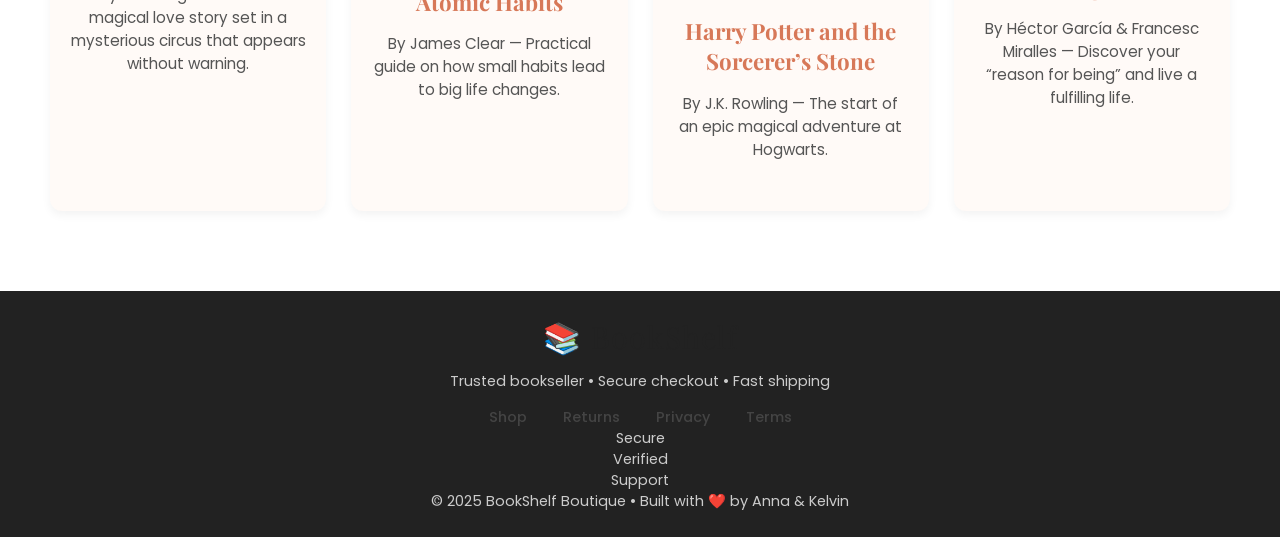
==== commit 055e4522: "Updated homepage and categories page, added featured books section" ====
--- a/index.html
+++ b/index.html
@@ -7,69 +7,68 @@
 
   <link href="https://fonts.googleapis.com/css2?family=Playfair+Display:wght@600&family=Poppins&display=swap" rel="stylesheet">
   <link rel="stylesheet" href="styles/index.css">
-
 </head>
 <body>
+  <!-- HEADER -->
+  <header>
+    <h1 class="logo">📚 BookShelf</h1>
 
-<header class="site-header">
-  <div class="container header-grid">
-    <div class="brand">
-      <a href="index.html" aria-label="BookShelf Home" class="logo">📚 <span>BookShelf</span></a>
-    </div>
-    <nav class="main-nav" aria-label="Primary navigation">
-        <a href="index.html" class="nav-link">Home</a>
-        <a href="shop.html" class="nav-link">Shop</a>
-        <a href="categories.html" class="nav-link">Categories</a>
-        <a href="about.html" class="nav-link active">About</a>
-        <a href="contact.html" class="nav-link btn-outline">Contact</a>
+    <form action="#" class="search-bar">
+        <input type="text" placeholder="Search books, authors, genres..." />
+        <button type="submit">Search</button>
+    </form>
+    
+    
+    <nav>
+      <a href="index.html">Home</a>
+      <a href="shop.html">Shop</a>
+      <a href="categories.html">Categories</a>
+      <a href="about.html">About</a>
+      <a href="contact.html" class="btn-outline">Contact</a>
     </nav>
-  </div>
-</header>
+    
+  </header>
 
-
+  <!-- HERO SECTION -->
   <section class="hero">
     <div class="hero-content">
       <h2 class="fade-in">Discover, Learn, and Escape into the World of Books</h2>
       <p class="fade-in-delay">Your gateway to stories, knowledge, and imagination.</p>
-      <button class="explore-btn slide-up">Explore Categories</button>
+      <button class="explore-btn slide-up" onclick="location.href='categories.html'">Explore Categories</button>
     </div>
   </section>
 
+  <!-- FEATURED BOOKS -->
   <section class="categories">
-    <h2 class="section-title">Browse by Category</h2>
+    <h2 class="section-title">Featured Books</h2>
     <div class="category-grid">
       <div class="category">
-        <h3>Fiction</h3>
-        <p>Stories that spark imagination.</p>
+        <img src="assets/nightcircus.jpg" alt="The Night Circus" style="width:100%; border-radius: 8px; margin-bottom: 12px;">
+        <h3>The Night Circus</h3>
+        <p>By Erin Morgenstern — A magical love story set in a mysterious circus that appears without warning.</p>
       </div>
+
       <div class="category">
-        <h3>Non-Fiction</h3>
-        <p>Truths that inspire and teach.</p>
+        <img src="assets/atomic-habits.jpg" alt="Atomic Habits" style="width:100%; border-radius: 8px; margin-bottom: 12px;">
+        <h3>Atomic Habits</h3>
+        <p>By James Clear — Practical guide on how small habits lead to big life changes.</p>
       </div>
+
       <div class="category">
-        <h3>Children & Young Adults</h3>
-        <p>Adventures for growing minds.</p>
+        <img src="assets/harrypotter.jpg" alt="Harry Potter and the Sorcerer’s Stone" style="width:100%; border-radius: 8px; margin-bottom: 12px;">
+        <h3>Harry Potter and the Sorcerer’s Stone</h3>
+        <p>By J.K. Rowling — The start of an epic magical adventure at Hogwarts.</p>
       </div>
+
       <div class="category">
-        <h3>Education & Academic</h3>
-        <p>Learn from the world around you.</p>
-      </div>
-      <div class="category">
-        <h3>Lifestyle & Hobbies</h3>
-        <p>Ideas that shape how you live.</p>
+        <img src="assets/ikigai.jpg" alt="Ikigai" style="width:100%; border-radius: 8px; margin-bottom: 12px;">
+        <h3>Ikigai</h3>
+        <p>By Héctor García & Francesc Miralles — Discover your “reason for being” and live a fulfilling life.</p>
       </div>
     </div>
   </section>
 
-  <section class="featured">
-      <h2>Featured Books</h2>
-    <p>Our top picks this week. Explore something new!</p>
-  </section>
-
-  <section class="quote">
-    “A reader lives a thousand lives before they die.” — George R.R. Martin
-  </section>
-
+  <!-- FOOTER -->
   <footer class="site-footer">
     <div class="container footer-grid">
       <div class="footer-brand">
@@ -96,16 +95,18 @@
     </div>
   </footer>
 
-
   <script>
-    // Simple scroll fade effect
+    // Optional scroll fade effect for cards
     const revealElements = document.querySelectorAll('.category, .section-title, .featured, .quote');
-    const observer = new IntersectionObserver(entries => {
-      entries.forEach(entry => {
-        if (entry.isIntersecting) entry.target.classList.add('visible');
+    window.addEventListener('scroll', () => {
+      revealElements.forEach(el => {
+        const top = el.getBoundingClientRect().top;
+        const windowHeight = window.innerHeight;
+        if(top < windowHeight - 100) {
+          el.classList.add('visible');
+        }
       });
-    }, { threshold: 0.2 });
-    revealElements.forEach(el => observer.observe(el));
+    });
   </script>
 </body>
 </html>
--- a/styles/index.css
+++ b/styles/index.css
@@ -124,6 +124,59 @@
   border-color: #d77858;
   transform: translateY(-3px);
 }
+.search-bar {
+  max-width: 800px;
+  margin: 40px auto;
+  font-family: 'Poppins', sans-serif;
+}
+
+.search-bar h2 {
+  text-align: center;
+  margin-bottom: 20px;
+}
+
+.search-bar .form-row {
+  display: flex;
+  gap: 2px;
+  margin-bottom: 10px;
+}
+
+.search-bar input,
+.search-bar textarea {
+  padding: 10px 10px;
+  border: 1px solid #ccc;
+  border-radius: 8px;
+  font-size: 0.9rem;
+  margin: 10px 0;
+}
+
+.search-bar .form-row input {
+  flex: 1;
+}
+
+.search-bar textarea {
+  width: 100%;
+  margin-bottom: 10px;
+  resize: vertical;
+}
+
+.search-bar button {
+  border: none;
+  background-color: rgb(138, 95, 95);
+  color: white;
+  font-weight: 500;
+  cursor: pointer;
+  margin: 10px;
+  border-radius: 9px;
+  padding: 10px 10px;
+  font-size: 0.9rem;
+  transition: background-color 0.3s ease;
+}
+
+.search-bar button:hover {
+  text-decoration: none;
+  background-color: #8d7c76;
+}
 
 /* ==============================
    CATEGORIES
@@ -132,6 +185,7 @@
   padding: 80px 50px;
   background-color: #fff;
   text-align: center;
+  color: #333;
 }
 
 .section-title {
@@ -139,8 +193,6 @@
   font-size: 2.2rem;
   color: #3b2e1b;
   margin-bottom: 40px;
-  opacity: 0;
-  transform: translateY(40px);
   transition: all 0.8s ease;
 }
 
@@ -156,8 +208,6 @@
   box-shadow: 0 4px 10px rgba(0, 0, 0, 0.05);
   padding: 35px 20px;
   transition: all 0.4s ease;
-  opacity: 0;
-  transform: translateY(40px);
 }
 
 .category:hover {
@@ -184,8 +234,8 @@
   text-align: center;
   padding: 80px 20px;
   background-color: #fdf1ec;
-  opacity: 0;
-  transform: translateY(40px);
+ /* opacity: 0.9; 
+ transform: translateY(40px); */
   transition: all 0.8s ease;
 }
 
@@ -201,7 +251,7 @@
 ============================== */
 .quote {
   background: linear-gradient(45deg, #d77858, #b25b3f);
-  color: white;
+  color: #333;
   padding: 70px 20px;
   text-align: center;
   font-family: 'Playfair Display', serif;
@@ -284,5 +334,4 @@
 
   .quote {
     font-size: 1.1rem;
-  }
-}
+  }
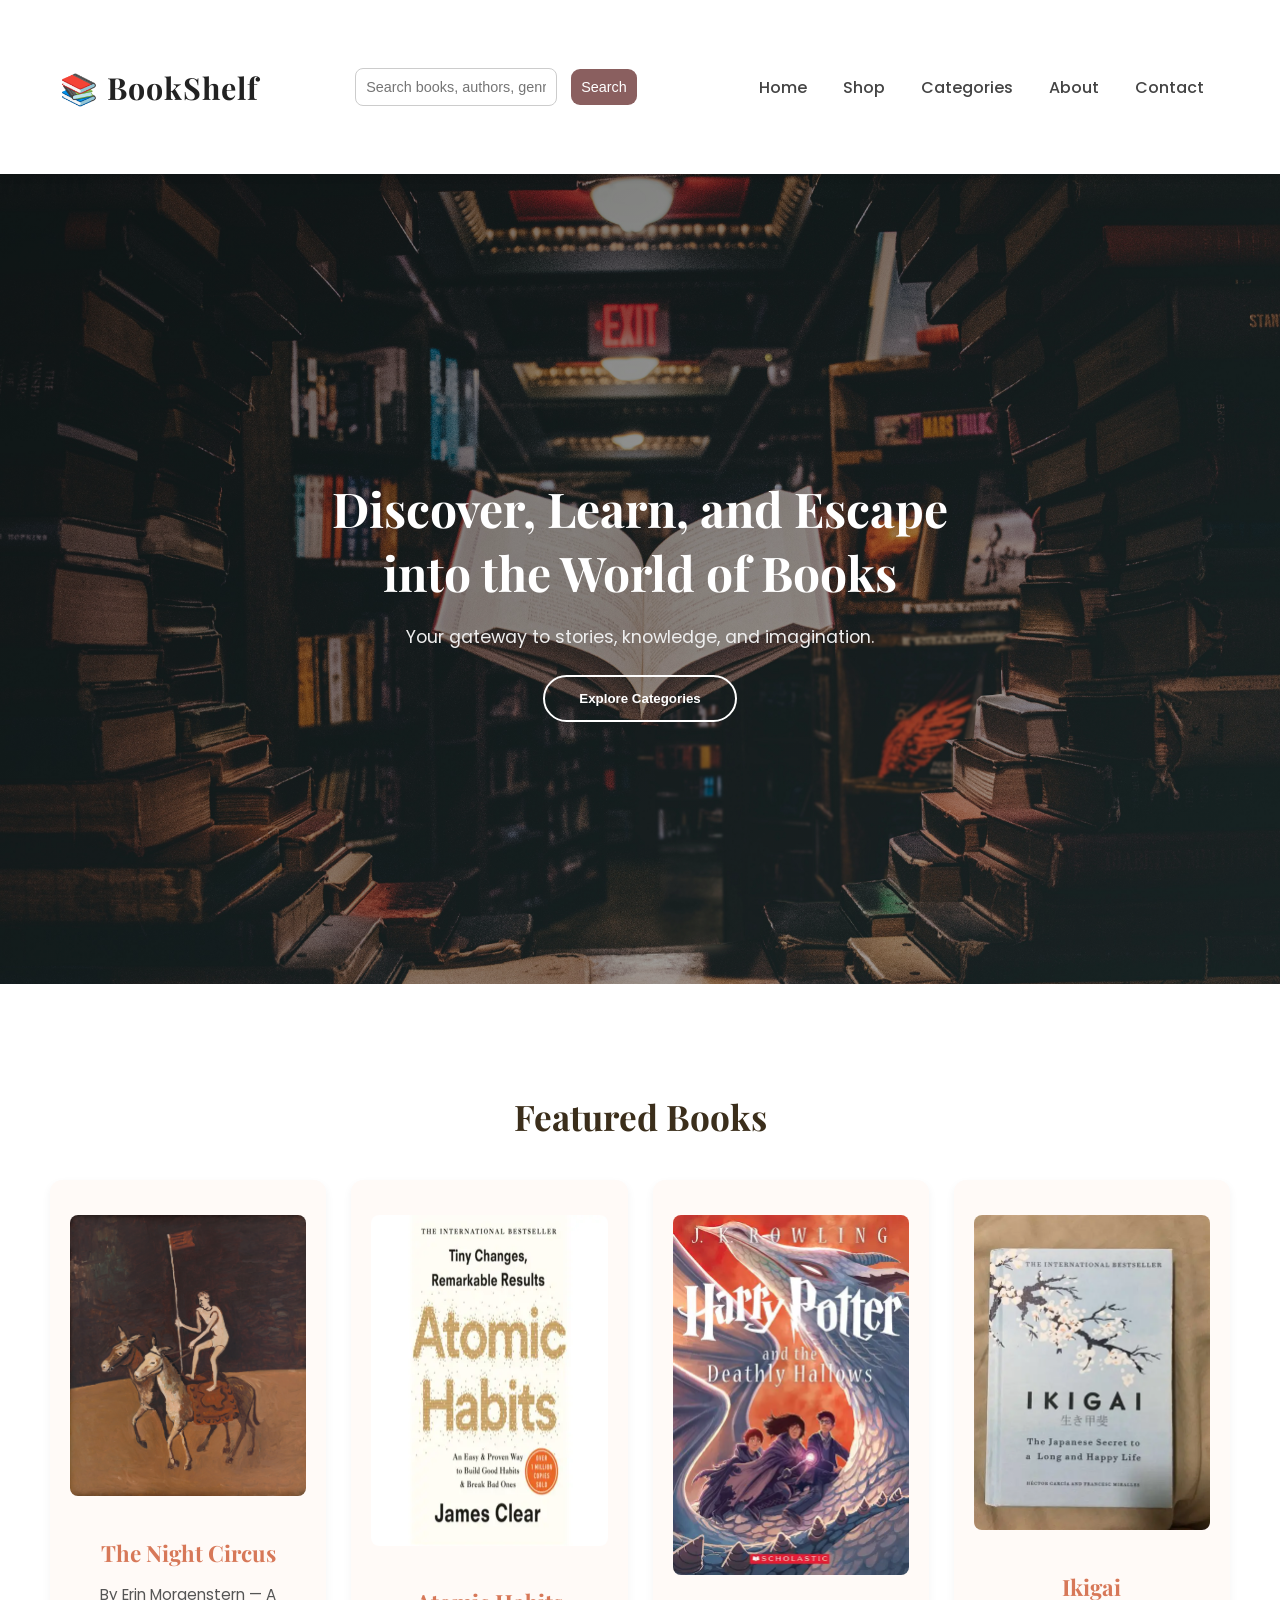
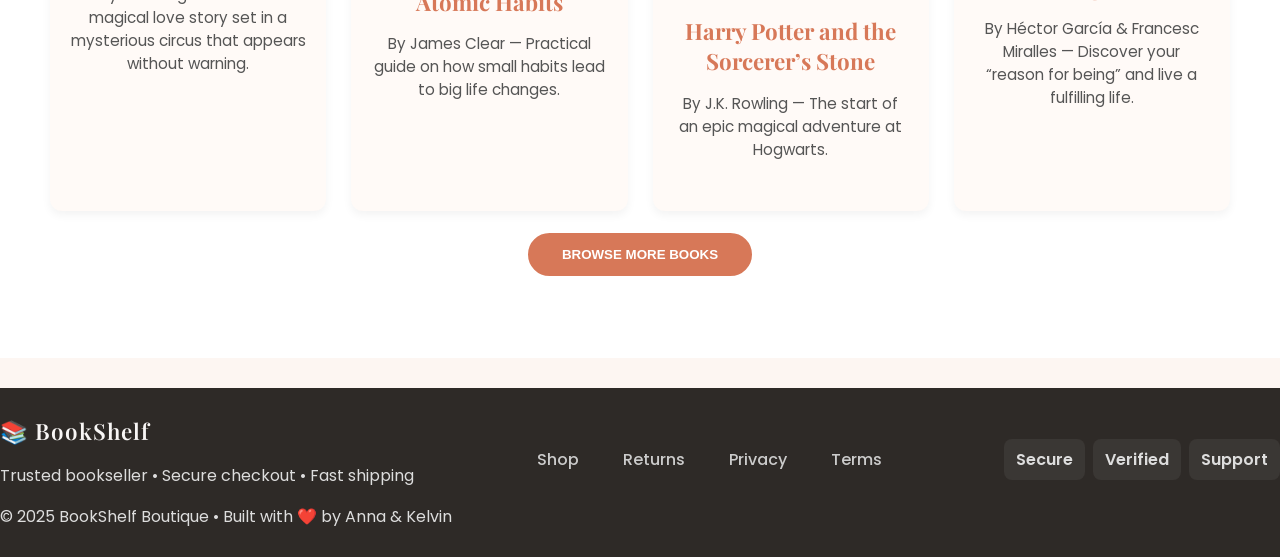
==== commit 36fc52f4: "Add CTA button for exploring more books" ====
--- a/index.html
+++ b/index.html
@@ -66,6 +66,7 @@
         <p>By Héctor García & Francesc Miralles — Discover your “reason for being” and live a fulfilling life.</p>
       </div>
     </div>
+    <button class="explore" onclick="location.href='categories.html'">BROWSE MORE BOOKS</button>
   </section>
 
   <!-- FOOTER -->
--- a/styles/index.css
+++ b/styles/index.css
@@ -108,6 +108,24 @@
   animation: fadeIn 1.5s ease;
 }
 
+.explore {
+  border: 2px solid #fff;
+  background: #d77858;
+  color: #fff;
+  font-weight: 600;
+  padding: 14px 34px;
+  border-radius: 30px;
+  cursor: pointer;
+  transition: all 0.4s ease;
+  margin-top: 20px;
+}
+
+.explore:hover {
+  background-color: chocolate;
+  border-color: chocolate;
+  transform: translateY(-3px);
+}
+
 .explore-btn {
   border: 2px solid #fff;
   background: transparent;
@@ -263,16 +281,28 @@
   transition: all 0.8s ease;
 }
 
-/* ==============================
-   FOOTER
-============================== */
-footer {
-  background-color: #222;
-  color: #ccc;
-  text-align: center;
-  padding: 25px;
-  font-size: 0.9rem;
-}
+/* ============================
+   Footer
+   ============================ */
+.site-footer{background:#2e2a27;color:#ddd;padding:28px 0;margin-top:30px}
+.footer-grid{display:flex;gap:18px;align-items:center;justify-content:space-between}
+.footer-nav{display:flex;gap:12px}
+.footer-nav a{color:#ddd;text-decoration:none;opacity:.9}
+.footer-trust{display:flex;gap:8px;align-items:center}
+.badge{background:rgba(255,255,255,0.06);padding:8px 12px;border-radius:8px;font-weight:600}
+.brand .logo, .footer-brand .logo{font-family:'Playfair Display',serif;font-weight:600;color:#f8f6f5;text-decoration:none;font-size:1.4rem}
+
+/* small screens */
+@media (max-width:720px){
+  .stats{flex-direction:column;gap:12px}
+  .footer-grid{flex-direction:column;gap:12px;text-align:center}
+  .cta-inner{flex-direction:column;align-items:flex-start}
+  .hero-copy{order:2}
+  .hero-media{order:1}
+}
+
+
+
 
 /* ==============================
    ANIMATIONS   you can ignore this part because these are animations,, 
@@ -323,7 +353,9 @@
   }
 }
 
-@media (max-width: 480px) {
+@media (max-width: 480px) 
+{
+
   .hero h2 {
     font-size: 1.8rem;
   }
